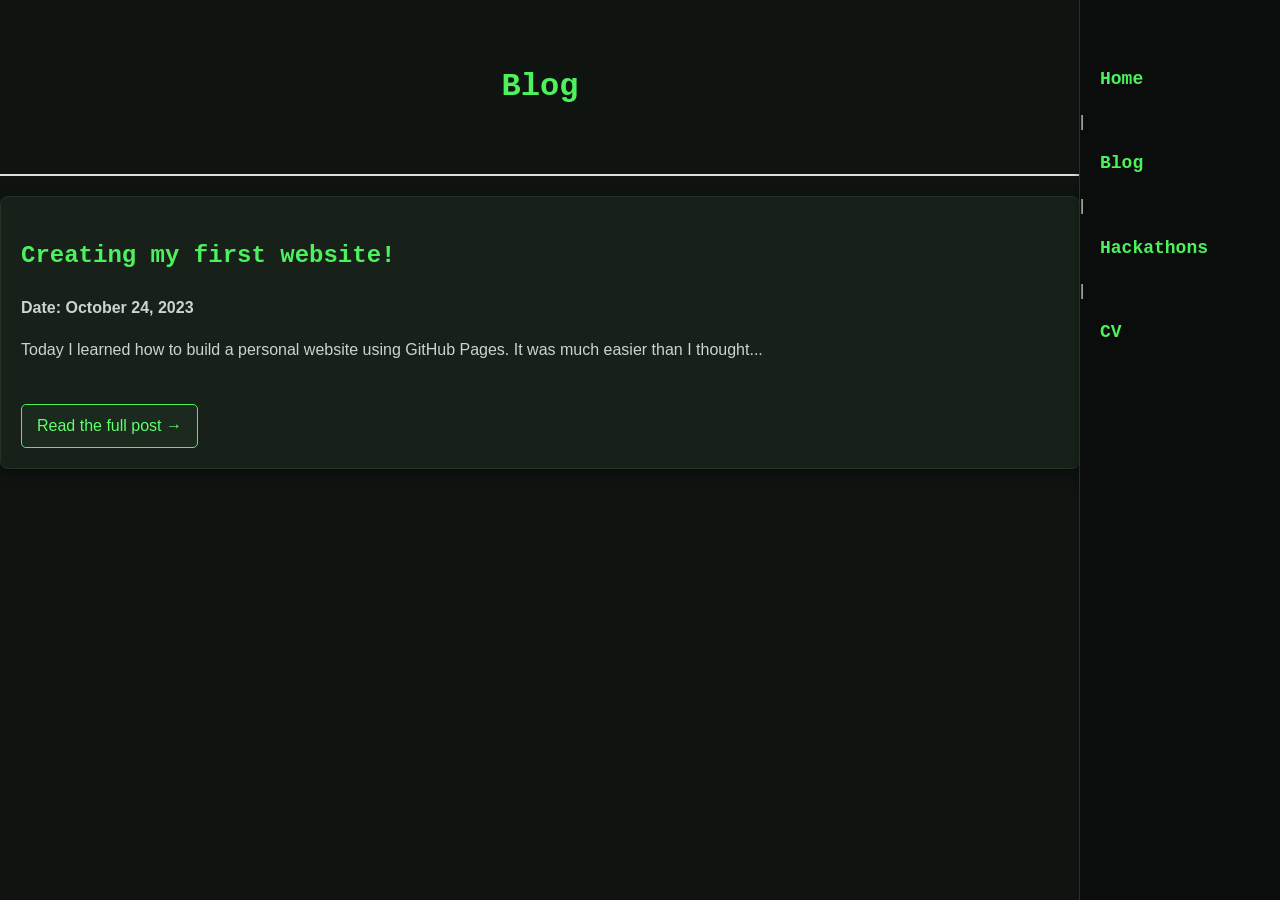
==== blog.html @ cb73ac83 "Add Hackathons link to navigation" ====
<!DOCTYPE html>
<html lang="en">
<head>
    <meta charset="UTF-8">
    <meta name="viewport" content="width=device-width, initial-scale=1.0">
    <title>My Blog</title>
    <link rel="stylesheet" href="style.css">
    
    <script data-goatcounter="https://victor-onofre.goatcounter.com/count"
        async src="//gc.zgo.at/count.js"></script>
</head>
<body>
    <header>
        <h1> Blog </h1>
    </header>

<nav>
        <a href="index.html">Home</a> | 
        <a href="blog.html">Blog</a> |
        <a href="hackathons.html">Hackathons</a> |
        <a href="cv.html">CV</a>
</nav>

<main>
        <!-- Blog Post Preview 1 -->
        <section>
            <h2>Creating my first website!</h2>
            <p><strong>Date: October 24, 2023</strong></p>
            <p>Today I learned how to build a personal website using GitHub Pages. It was much easier than I thought...</p>
            <br>
            <a href="posts/my-first-post.html">Read the full post →</a>
        </section>

 </main>
</body>
</html>
---- style.css ----
body {
    font-family: 'Segoe UI', Tahoma, Geneva, Verdana, sans-serif;
    line-height: 1.6;
    background-color: #f4f4f9;
    color: #333;
    margin: 0; 
    padding: 0;
    margin-right: 200px; /* Leaves 200px of space on the right for the menu */
}

header {
    text-align: center;
    padding: 40px 0;
    border-bottom: 2px solid #ddd;
}

h1 {
    color: #0056b3;
}

section {
    margin-top: 20px;
    background: white;
    padding: 20px;
    border-radius: 8px;
    box-shadow: 0 2px 5px rgba(0,0,0,0.1);
}

a {
    color: #0056b3;
    text-decoration: none;
}

a:hover {
    text-decoration: underline;
}

/* Navigation Menu Styles - Right Sidebar */
nav {
    position: fixed; /* Sticks the menu to the screen */
    top: 0; /* Starts at the very top */
    right: 0; /* Sticks to the right edge */
    width: 200px; /* Width of the sidebar */
    height: 100%; /* Stretches all the way down */
    background-color: #0056b3;
    display: flex;
    flex-direction: column; /* Stacks the links vertically */
    padding-top: 50px; /* Pushes the links down a bit from the top */
    box-shadow: -2px 0 5px rgba(0,0,0,0.2); /* Adds a nice shadow on the left edge */
}

nav a {
    color: white;
    font-weight: bold;
    padding: 15px 20px;
    text-decoration: none;
    display: block; /* Makes the whole row clickable */
    font-size: 18px;
}

nav a:hover {
    background-color: #003d82; /* Darkens the whole row when hovered */
    color: #ffd700;
}

/* Read More Button Style */
section a {
    background-color: #0056b3;
    color: white;
    padding: 8px 15px;
    border-radius: 5px;
    display: inline-block;
}

section a:hover {
    background-color: #003d82;
    text-decoration: none;
}

/* CV Page Styles */
.job {
    border-bottom: 1px solid #eee;
    padding-bottom: 15px;
    margin-bottom: 15px;
}

.job:last-child {
    border-bottom: none; /* Removes the line after the last job */
}

.job h3 {
    margin-bottom: 0;
    color: #333;
}

.job p {
    margin-top: 5px;
    color: #666;
}

/* Download PDF Button */
.download-btn {
    background-color: #28a745; /* Green color */
    color: white;
    padding: 10px 20px;
    border-radius: 5px;
    display: inline-block;
    font-weight: bold;
}

.download-btn:hover {
    background-color: #218838;
    text-decoration: none;
    color: white;
}

/* Mobile Phone Adjustments */
@media (max-width: 768px) {
    body {
        margin-right: 0; /* Removes the right space on mobile */
        margin-top: 60px; /* Leaves space at the top instead */
    }
    
    nav {
        width: 100%;
        height: auto;
        flex-direction: row; /* Puts links side-by-side again */
        justify-content: center;
        padding-top: 0;
        box-shadow: 0 2px 5px rgba(0,0,0,0.2); /* Shadow on the bottom */
    }
}
/* =========================================
   COLOR PALETTE 2.1: Eye-Friendly Hacker
   ========================================= */
body {
    background-color: #0f1411 !important; /* Deep, soft slate-green (easier on eyes than pure black) */
    color: #c8d6ce !important; /* Soft, highly readable light grey with a hint of green */
}

/* Headings */
h1, h2, h3 {
    color: #4df05d !important; /* Softened terminal green */
    font-family: 'Courier New', Courier, monospace !important; /* Typewriter font */
}

/* Content Boxes */
section {
    background-color: #18201a !important; /* Slightly lighter than the background to create depth */
    border-top: 5px solid #4df05d !important; 
    border: 1px solid #233326 !important; /* Subtle inner border */
    box-shadow: 0 4px 15px rgba(0, 0, 0, 0.4) !important; /* Soft dark shadow, removed the glowing shadow to reduce eye strain */
}

/* Text Links */
a {
    color: #5eff6b !important; /* Brighter green for clickable links */
}
a:hover {
    color: #ffffff !important; 
    text-shadow: 0 0 8px rgba(94, 255, 107, 0.6) !important; /* Subtle glow only when hovering */
}

/* Right Sidebar Menu */
nav {
    background-color: #0a0d0b !important; /* Very dark background for the menu to recede */
    border-left: 1px solid #233326 !important;
}
nav a { 
    color: #4df05d !important; 
    font-family: 'Courier New', Courier, monospace !important; 
}
nav a:hover {
    background-color: #4df05d !important; 
    color: #0a0d0b !important; /* Dark text on green background */
    text-decoration: none !important;
}

/* Buttons (Read more, Download CV) */
section a, .download-btn {
    background-color: #1b291f !important; /* Dark green button background */
    color: #5eff6b !important;
    border: 1px solid #4df05d !important;
}
section a:hover, .download-btn:hover {
    background-color: #4df05d !important; 
    color: #0f1411 !important; /* Dark text on hover */
    box-shadow: 0 0 10px rgba(77, 240, 93, 0.4) !important;
}

/* CV Page - Specific Skill Item Styling */
.cv-skill-item {
    margin-bottom: 15px;
}

.cv-skill-item h3 {
    margin-bottom: 5px;
    color: #4df05d; /* Or whatever your heading color is */
}

/* Special Class for Plain Text Links */
a.plain-link {
    color: inherit !important;
    text-shadow: none !important;
    background-color: transparent !important;
    font-weight: normal !important;
    text-decoration: underline !important;
    border: none !important;
    
    /* FIX FOR THE GAP: */
    padding: 0 !important; /* Removes the button cushion */
    margin: 0 !important; 
    display: inline !important; /* Forces it to act like normal text instead of a block */
}

a.plain-link:hover {
    color: inherit !important;
    text-shadow: none !important;
    background-color: transparent !important;
    text-decoration: none !important;
}

/* =========================================
   HACKATHON / CV TIMELINE LAYOUT
   ========================================= */

/* The container for each hackathon */
.hackathon-entry {
    border-left: 2px solid #4df05d; /* Terminal green line on the left */
    padding-left: 15px;
    margin-bottom: 35px;
}

/* Flexbox to put Title on the left, Date/Location on the right */
.hackathon-header {
    display: flex;
    justify-content: space-between;
    align-items: flex-start;
    flex-wrap: wrap; /* Ensures it doesn't break on small mobile screens */
}

/* Removes default spacing on the heading so it lines up nicely */
.hackathon-title-group h3 {
    margin-top: 0;
    margin-bottom: 5px;
    display: inline-block;
}

/* The highlighted award badge */
.award-badge {
    background-color: #4df05d; /* Solid green background */
    color: #0f1411; /* Dark text */
    padding: 3px 8px;
    font-family: 'Segoe UI', sans-serif; /* Cleaner font for the badge */
    font-size: 0.85em;
    font-weight: bold;
    margin-left: 10px;
    vertical-align: middle;
}

/* Date and Location styling */
.hackathon-meta {
    text-align: right;
    color: #88a090; /* Muted grey-green */
    font-size: 0.9em;
    font-style: italic;
    min-width: 150px; /* Keeps it neatly separated from the title */
    padding-right: 30px; /* <--- This adds the space on the right! */
}

/* Host/Organizer styling */
.hackathon-host {
    margin-top: 0;
    margin-bottom: 10px;
    color: #c8d6ce;
    font-weight: bold;
}
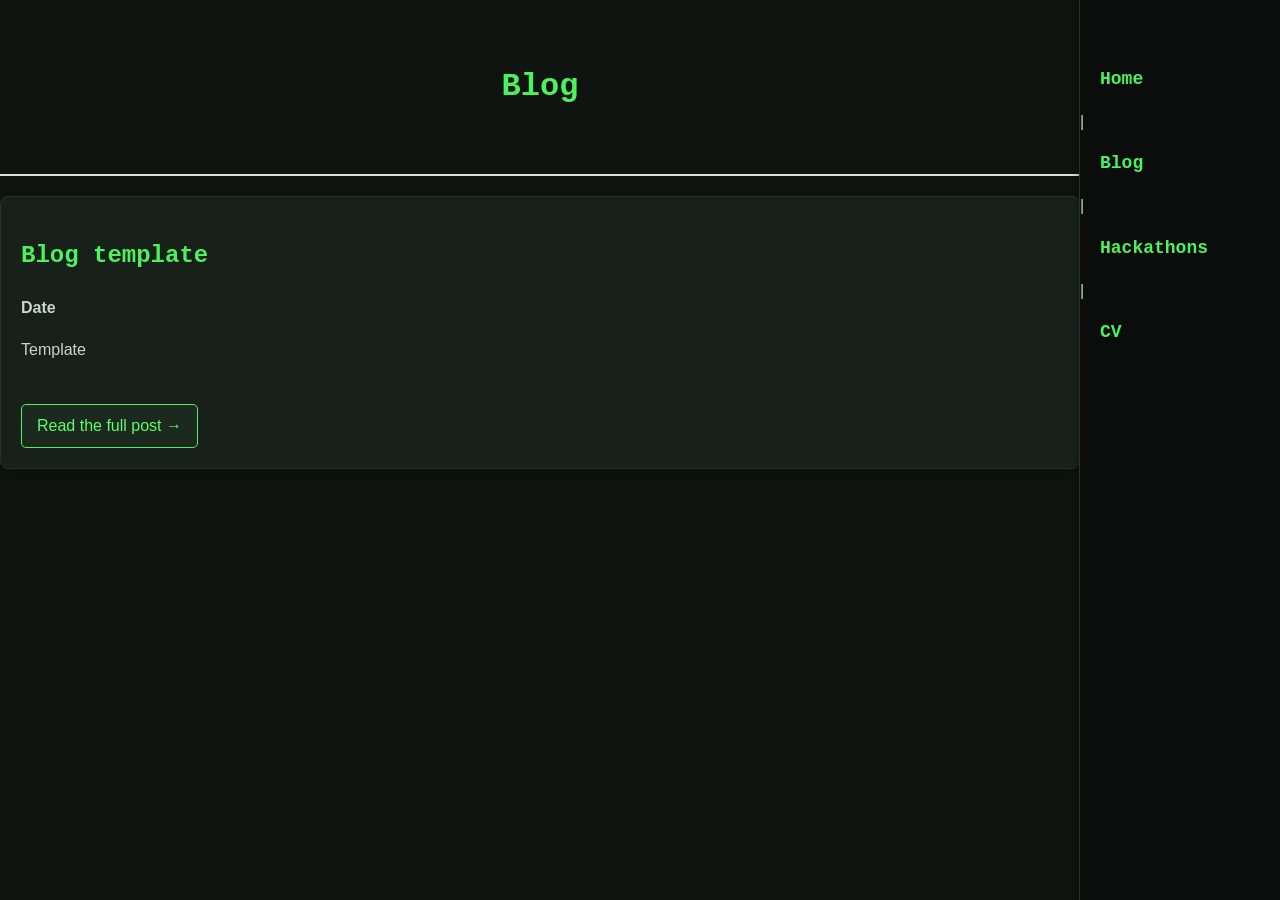
==== commit 5d79c5aa: "add template blog" ====
--- a/blog.html
+++ b/blog.html
@@ -24,9 +24,9 @@
 <main>
         <!-- Blog Post Preview 1 -->
         <section>
-            <h2>Creating my first website!</h2>
-            <p><strong>Date: October 24, 2023</strong></p>
-            <p>Today I learned how to build a personal website using GitHub Pages. It was much easier than I thought...</p>
+            <h2>Blog template</h2>
+            <p><strong>Date</strong></p>
+            <p>Template</p>
             <br>
             <a href="posts/my-first-post.html">Read the full post →</a>
         </section>
--- a/style.css
+++ b/style.css
@@ -229,6 +229,15 @@
     border-left: 2px solid #4df05d; /* Terminal green line on the left */
     padding-left: 15px;
     margin-bottom: 35px;
+    /* NEW: Spacing and horizontal separator */
+    padding-bottom: 30px; /* Space between the text and the bottom line */
+    margin-bottom: 30px; /* Space between the bottom line and the next hackathon */
+    border-bottom: 1px dashed rgba(77, 240, 93, 0.3); /* A faded, dashed terminal green line */
+}
+
+/* NEW: This removes the line from the very LAST hackathon so it looks clean at the bottom of the page */
+.hackathon-entry:last-child {
+    border-bottom: none;
 }
 
 /* Flexbox to put Title on the left, Date/Location on the right */
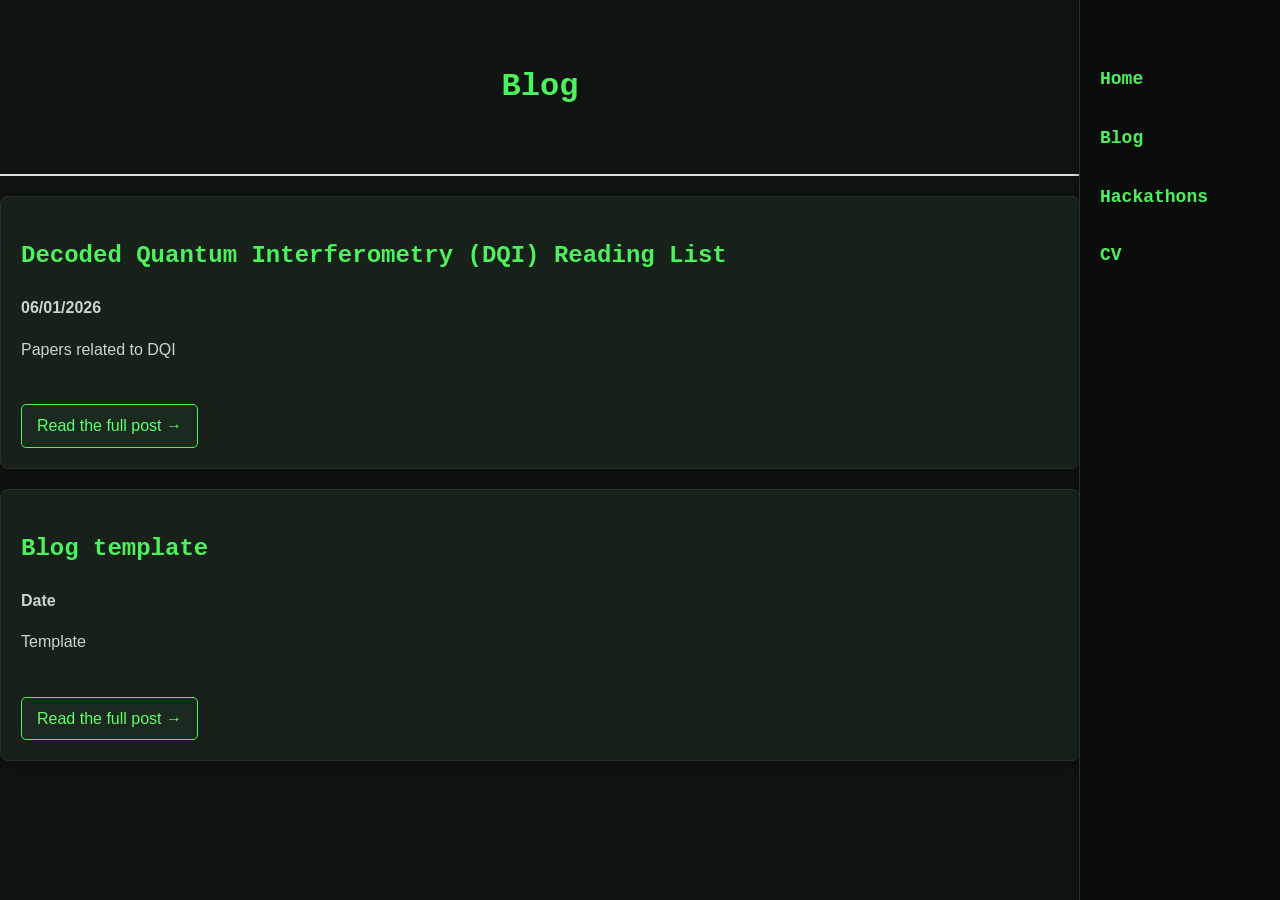
==== commit ed31fdf4: "add the blog post" ====
--- a/blog.html
+++ b/blog.html
@@ -15,13 +15,21 @@
     </header>
 
 <nav>
-        <a href="index.html">Home</a> | 
-        <a href="blog.html">Blog</a> |
-        <a href="hackathons.html">Hackathons</a> |
+        <a href="index.html">Home</a> 
+        <a href="blog.html">Blog</a> 
+        <a href="hackathons.html">Hackathons</a> 
         <a href="cv.html">CV</a>
 </nav>
 
 <main>
+            <!-- Blog Post Preview 2 -->
+    <section>
+            <h2>Decoded Quantum Interferometry (DQI) Reading List</h2>
+            <p><strong>06/01/2026</strong></p>
+            <p>Papers related to DQI</p>
+            <br>
+            <a href="posts/dqi_papers.html">Read the full post →</a>
+    </section>
         <!-- Blog Post Preview 1 -->
         <section>
             <h2>Blog template</h2>
--- a/style.css
+++ b/style.css
@@ -284,3 +284,66 @@
     color: #c8d6ce;
     font-weight: bold;
 }
+
+/* =========================================
+   FOOTER & DISCLAIMER
+   ========================================= */
+footer {
+    text-align: center;
+    margin-top: 50px;
+    padding: 20px;
+    border-top: 1px dashed rgba(77, 240, 93, 0.2); /* Faded green terminal line */
+    color: #6a8a77; /* Muted, dark grey-green so it doesn't distract */
+    font-size: 0.85em; /* Makes the text slightly smaller */
+    font-style: italic;
+    max-width: 800px; /* Keeps it aligned with your main text boxes */
+    margin-left: auto;
+    margin-right: auto;
+}
+
+/* =========================================
+   PAPER ENTRIES & COMMENTS STYLING
+   ========================================= */
+
+/* Adds a dashed line between papers, like the hackathons */
+.paper-entry {
+    padding-bottom: 25px;
+    margin-bottom: 25px;
+    border-bottom: 1px dashed rgba(77, 240, 93, 0.2);
+}
+
+.paper-entry:last-child {
+    border-bottom: none;
+}
+
+.paper-entry h3 {
+    margin-bottom: 10px;
+    color: #4df05d; 
+    font-size: 1.2em;
+}
+
+.paper-entry ul {
+    margin-top: 5px;
+    padding-left: 20px;
+}
+
+.paper-entry li {
+    margin-bottom: 8px; /* Adds breathing room between bullet points */
+}
+
+/* Styling for your personal comments */
+.victor-comment {
+    background-color: #0a0d0b; /* Very dark background to contrast */
+    border-left: 4px solid #4df05d; /* Thick green line on the left */
+    padding: 12px 15px;
+    margin-top: 15px;
+    font-style: italic;
+    color: #a3c2b0; /* Slightly lighter green text */
+    font-size: 0.95em;
+    border-radius: 0 4px 4px 0;
+}
+
+.victor-comment strong {
+    color: #4df05d; /* Highlights "Victor Comment:" in bright green */
+    font-style: normal;
+}
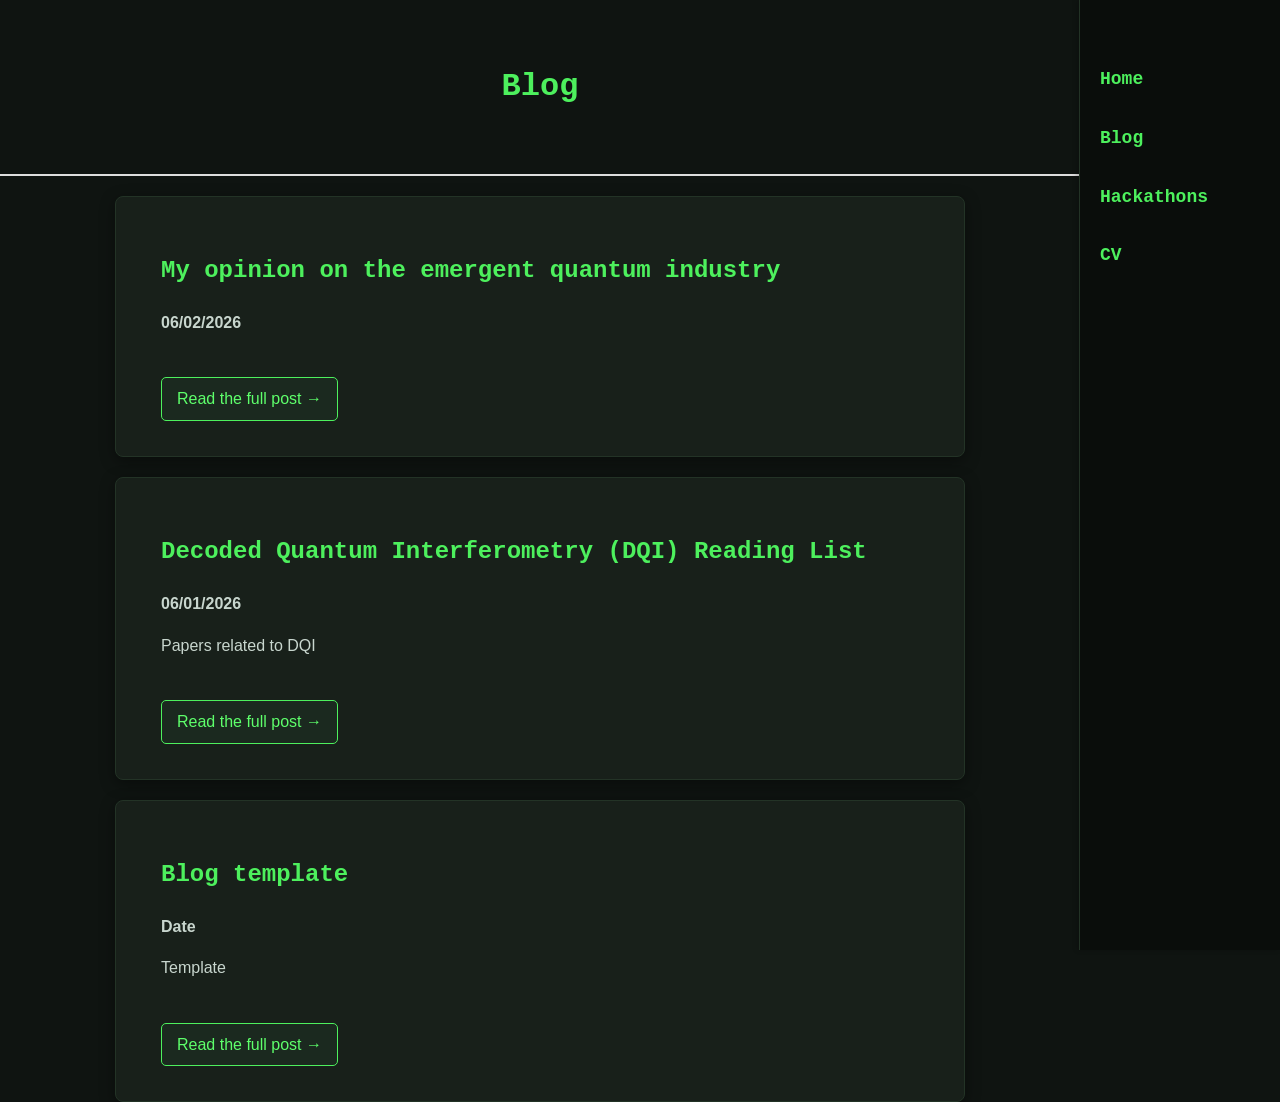
==== commit 58fbfb10: "add new blog" ====
--- a/blog.html
+++ b/blog.html
@@ -22,6 +22,14 @@
 </nav>
 
 <main>
+
+    <!-- Blog Post Preview 3 -->
+    <section>
+            <h2>My opinion on the emergent quantum industry</h2>
+            <p><strong>06/02/2026</strong></p>
+            <br>
+            <a href="posts/dqi_papers.html">Read the full post →</a>
+    </section>
             <!-- Blog Post Preview 2 -->
     <section>
             <h2>Decoded Quantum Interferometry (DQI) Reading List</h2>
--- a/style.css
+++ b/style.css
@@ -306,29 +306,35 @@
    ========================================= */
 
 /* Adds a dashed line between papers, like the hackathons */
+/* Card Layout for Papers */
 .paper-entry {
-    padding-bottom: 25px;
-    margin-bottom: 25px;
-    border-bottom: 1px dashed rgba(77, 240, 93, 0.2);
-}
-
-.paper-entry:last-child {
-    border-bottom: none;
-}
-
+    background-color: #121814; /* A slightly darker/different shade than the main background */
+    border: 1px solid #233326; /* Subtle border around the whole card */
+    border-left: 3px solid #4df05d; /* Green accent line on the left */
+    padding: 20px 25px; /* Space inside the card */
+    margin-bottom: 30px; /* Space between cards */
+    border-radius: 6px; /* Slightly rounded corners */
+    box-shadow: 0 4px 6px rgba(0,0,0,0.2); /* Soft shadow for depth */
+}
+
+/* We don't need the dashed line anymore if we use cards, so delete .paper-entry:last-child */
 .paper-entry h3 {
     margin-bottom: 10px;
     color: #4df05d; 
     font-size: 1.2em;
 }
 
+/* Make bullet points easier to digest */
 .paper-entry ul {
-    margin-top: 5px;
-    padding-left: 20px;
+    margin-top: 10px;
+    padding-left: 25px;
 }
 
 .paper-entry li {
-    margin-bottom: 8px; /* Adds breathing room between bullet points */
+    margin-bottom: 14px; /* More space between bullets */
+    line-height: 1.7; /* Taller line height for wrapped text */
+    font-size: 1.05em; /* Slightly larger, more readable text */
+    color: #d1e0d7; /* Slightly brighter text color to pop off the dark background */
 }
 
 /* Styling for your personal comments */
@@ -346,4 +352,21 @@
 .victor-comment strong {
     color: #4df05d; /* Highlights "Victor Comment:" in bright green */
     font-style: normal;
+}
+
+/* Constrain text width for optimal reading */
+main {
+    max-width: 850px !important; /* Forces the box to stop growing on wide screens */
+    margin: 0 auto !important; /* Centers the box on the screen */
+}
+
+/* Add padding inside the section so text doesn't touch the borders */
+section {
+    padding: 35px 45px !important;
+}
+
+/* Fix the "Back to posts" link alignment */
+main > p > a {
+    display: inline-block;
+    margin-bottom: 20px;
 }
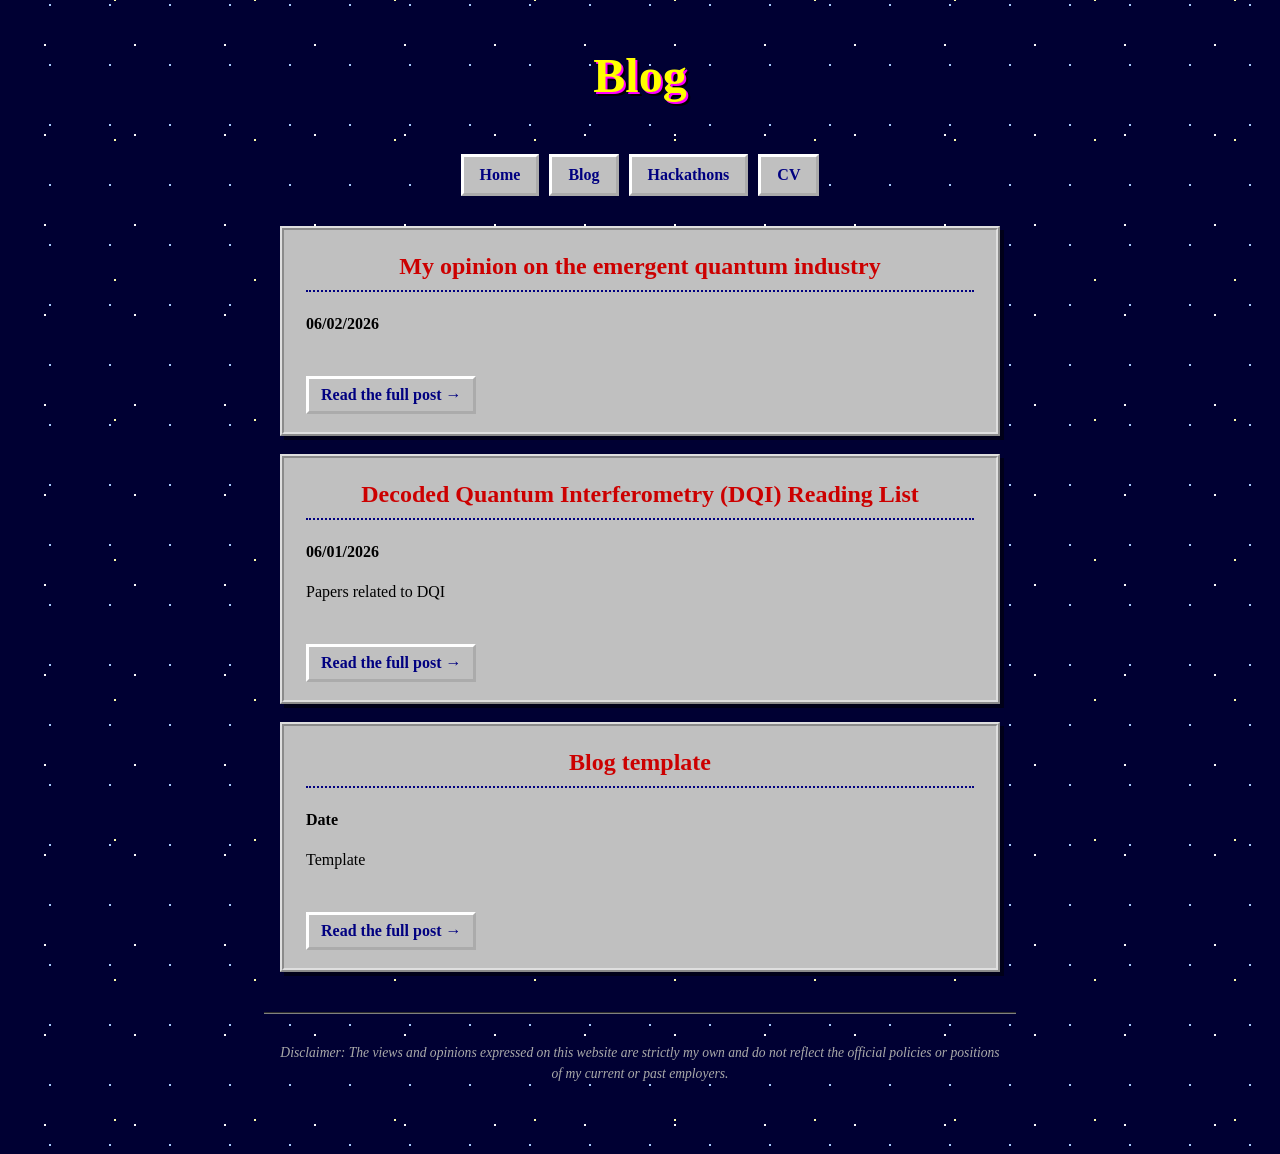
==== commit 4296a888: "update bio" ====
--- a/blog.html
+++ b/blog.html
@@ -28,7 +28,7 @@
             <h2>My opinion on the emergent quantum industry</h2>
             <p><strong>06/02/2026</strong></p>
             <br>
-            <a href="posts/dqi_papers.html">Read the full post →</a>
+            <a href="posts/quantum_industry.html">Read the full post →</a>
     </section>
             <!-- Blog Post Preview 2 -->
     <section>
@@ -46,7 +46,10 @@
             <br>
             <a href="posts/my-first-post.html">Read the full post →</a>
         </section>
-
  </main>
+       <!-- Footer Section -->
+    <footer>
+        <p>Disclaimer: The views and opinions expressed on this website are strictly my own and do not reflect the official policies or positions of my current or past employers.</p>
+    </footer>
 </body>
 </html>
--- a/style.css
+++ b/style.css
@@ -1,372 +1,383 @@
+/* =========================================================
+   VICTOR ONOFRE — GEOCITIES / 90s PERSONAL HOMEPAGE THEME
+   Pure CSS. Works with the existing HTML on every page.
+   ========================================================= */
+
+/* ---- Starfield background (no image asset needed) ---- */
 body {
-    font-family: 'Segoe UI', Tahoma, Geneva, Verdana, sans-serif;
-    line-height: 1.6;
-    background-color: #f4f4f9;
-    color: #333;
-    margin: 0; 
-    padding: 0;
-    margin-right: 200px; /* Leaves 200px of space on the right for the menu */
-}
-
+    font-family: 'Times New Roman', Times, serif;
+    font-size: 16px;
+    line-height: 1.5;
+    color: #ffffff;
+    margin: 0;
+    padding: 20px 0 40px;
+
+    background-color: #000033; /* deep space navy */
+    background-image:
+        radial-gradient(#ffffff 1px, transparent 1px),
+        radial-gradient(#ffffaa 1px, transparent 1px),
+        radial-gradient(#aaccff 1px, transparent 1px);
+    background-size: 90px 90px, 140px 140px, 60px 60px;
+    background-position: 0 0, 45px 70px, 20px 35px;
+}
+
+/* ---- Header: big centered title ---- */
 header {
     text-align: center;
-    padding: 40px 0;
-    border-bottom: 2px solid #ddd;
+    padding: 10px 0 20px;
+    border: none;
 }
 
 h1 {
-    color: #0056b3;
-}
-
-section {
-    margin-top: 20px;
-    background: white;
-    padding: 20px;
-    border-radius: 8px;
-    box-shadow: 0 2px 5px rgba(0,0,0,0.1);
-}
-
+    font-family: 'Comic Sans MS', 'Times New Roman', cursive;
+    font-size: 48px;
+    color: #ffff00; /* bright yellow */
+    text-shadow: 2px 2px 0 #ff00ff, 4px 4px 0 #000000; /* magenta + drop shadow */
+    margin: 10px 0;
+}
+
+header p {
+    color: #00ffff;
+    font-weight: bold;
+    font-size: 18px;
+}
+
+/* ---- Main column: classic centered fixed width ---- */
+main {
+    max-width: 720px;
+    margin: 0 auto;
+}
+
+/* ---- Content boxes as beveled "silver" panels ---- */
+section,
+.hackathon-entry {
+    max-width: 720px;
+    margin: 18px auto;
+    padding: 18px 22px;
+    background-color: #c0c0c0; /* Windows 95 silver */
+    color: #000000;
+    border: 4px ridge #dfdfdf; /* beveled outset look */
+    border-radius: 0;
+    box-shadow: 4px 4px 0 rgba(0, 0, 0, 0.5);
+}
+
+section p,
+.hackathon-entry p {
+    color: #000000;
+}
+
+/* ---- Headings inside content ---- */
+h2 {
+    font-family: 'Comic Sans MS', 'Times New Roman', cursive;
+    color: #cc0000;
+    text-align: center;
+    border-bottom: 2px dotted #000080;
+    padding-bottom: 6px;
+    margin-top: 0;
+}
+
+h3 {
+    font-family: 'Times New Roman', Times, serif;
+    color: #000080;
+}
+
+/* ---- Links: the iconic 90s blue / purple underlined ---- */
 a {
-    color: #0056b3;
+    color: #0000ee;
+    text-decoration: underline;
+}
+
+a:visited {
+    color: #551a8b;
+}
+
+a:hover {
+    color: #ff0000;
+    background-color: #ffff00;
+}
+
+/* ---- Navigation: horizontal row of beveled buttons ---- */
+nav {
+    position: static;       /* kill the old fixed sidebar */
+    width: auto;
+    height: auto;
+    box-shadow: none;
+    background: transparent;
+    text-align: center;
+    margin: 0 auto 10px;
+    padding: 8px 0;
+}
+
+nav a {
+    display: inline-block;
+    margin: 4px 3px;
+    padding: 6px 16px;
+    color: #000080;
+    font-family: 'Times New Roman', Times, serif;
+    font-weight: bold;
+    font-size: 16px;
     text-decoration: none;
-}
-
-a:hover {
-    text-decoration: underline;
-}
-
-/* Navigation Menu Styles - Right Sidebar */
-nav {
-    position: fixed; /* Sticks the menu to the screen */
-    top: 0; /* Starts at the very top */
-    right: 0; /* Sticks to the right edge */
-    width: 200px; /* Width of the sidebar */
-    height: 100%; /* Stretches all the way down */
-    background-color: #0056b3;
-    display: flex;
-    flex-direction: column; /* Stacks the links vertically */
-    padding-top: 50px; /* Pushes the links down a bit from the top */
-    box-shadow: -2px 0 5px rgba(0,0,0,0.2); /* Adds a nice shadow on the left edge */
-}
-
-nav a {
-    color: white;
-    font-weight: bold;
-    padding: 15px 20px;
+    background-color: #c0c0c0;
+    border: 3px outset #ffffff; /* classic raised button */
+}
+
+nav a:hover {
+    color: #cc0000;
+    background-color: #d8d8d8;
+    border-style: inset; /* "pressed" on hover */
+}
+
+/* ---- "Read more" / button-style links inside sections ---- */
+section a,
+.download-btn {
+    display: inline-block;
+    padding: 4px 12px;
+    background-color: #c0c0c0;
+    color: #000080;
+    border: 3px outset #ffffff;
     text-decoration: none;
-    display: block; /* Makes the whole row clickable */
-    font-size: 18px;
-}
-
-nav a:hover {
-    background-color: #003d82; /* Darkens the whole row when hovered */
-    color: #ffd700;
-}
-
-/* Read More Button Style */
-section a {
-    background-color: #0056b3;
-    color: white;
-    padding: 8px 15px;
-    border-radius: 5px;
+    font-weight: bold;
+}
+
+section a:hover,
+.download-btn:hover {
+    border-style: inset;
+    color: #cc0000;
+    background-color: #d8d8d8;
+}
+
+/* Back-to-posts link at top of a post */
+main > p > a {
     display: inline-block;
-}
-
-section a:hover {
-    background-color: #003d82;
-    text-decoration: none;
-}
-
-/* CV Page Styles */
+    margin-bottom: 20px;
+}
+
+/* ---- Horizontal rules ---- */
+hr {
+    border: none;
+    border-top: 3px ridge #808080;
+    margin: 16px 0;
+}
+
+/* ---- CV page ---- */
 .job {
-    border-bottom: 1px solid #eee;
-    padding-bottom: 15px;
-    margin-bottom: 15px;
+    border-bottom: 2px dashed #000080;
+    padding-bottom: 12px;
+    margin-bottom: 12px;
 }
 
 .job:last-child {
-    border-bottom: none; /* Removes the line after the last job */
+    border-bottom: none;
 }
 
 .job h3 {
     margin-bottom: 0;
-    color: #333;
+    color: #000080;
 }
 
 .job p {
-    margin-top: 5px;
-    color: #666;
-}
-
-/* Download PDF Button */
-.download-btn {
-    background-color: #28a745; /* Green color */
-    color: white;
-    padding: 10px 20px;
-    border-radius: 5px;
-    display: inline-block;
-    font-weight: bold;
-}
-
-.download-btn:hover {
-    background-color: #218838;
-    text-decoration: none;
-    color: white;
-}
-
-/* Mobile Phone Adjustments */
-@media (max-width: 768px) {
-    body {
-        margin-right: 0; /* Removes the right space on mobile */
-        margin-top: 60px; /* Leaves space at the top instead */
-    }
-    
-    nav {
-        width: 100%;
-        height: auto;
-        flex-direction: row; /* Puts links side-by-side again */
-        justify-content: center;
-        padding-top: 0;
-        box-shadow: 0 2px 5px rgba(0,0,0,0.2); /* Shadow on the bottom */
-    }
-}
-/* =========================================
-   COLOR PALETTE 2.1: Eye-Friendly Hacker
-   ========================================= */
-body {
-    background-color: #0f1411 !important; /* Deep, soft slate-green (easier on eyes than pure black) */
-    color: #c8d6ce !important; /* Soft, highly readable light grey with a hint of green */
-}
-
-/* Headings */
-h1, h2, h3 {
-    color: #4df05d !important; /* Softened terminal green */
-    font-family: 'Courier New', Courier, monospace !important; /* Typewriter font */
-}
-
-/* Content Boxes */
-section {
-    background-color: #18201a !important; /* Slightly lighter than the background to create depth */
-    border-top: 5px solid #4df05d !important; 
-    border: 1px solid #233326 !important; /* Subtle inner border */
-    box-shadow: 0 4px 15px rgba(0, 0, 0, 0.4) !important; /* Soft dark shadow, removed the glowing shadow to reduce eye strain */
-}
-
-/* Text Links */
-a {
-    color: #5eff6b !important; /* Brighter green for clickable links */
-}
-a:hover {
-    color: #ffffff !important; 
-    text-shadow: 0 0 8px rgba(94, 255, 107, 0.6) !important; /* Subtle glow only when hovering */
-}
-
-/* Right Sidebar Menu */
-nav {
-    background-color: #0a0d0b !important; /* Very dark background for the menu to recede */
-    border-left: 1px solid #233326 !important;
-}
-nav a { 
-    color: #4df05d !important; 
-    font-family: 'Courier New', Courier, monospace !important; 
-}
-nav a:hover {
-    background-color: #4df05d !important; 
-    color: #0a0d0b !important; /* Dark text on green background */
-    text-decoration: none !important;
-}
-
-/* Buttons (Read more, Download CV) */
-section a, .download-btn {
-    background-color: #1b291f !important; /* Dark green button background */
-    color: #5eff6b !important;
-    border: 1px solid #4df05d !important;
-}
-section a:hover, .download-btn:hover {
-    background-color: #4df05d !important; 
-    color: #0f1411 !important; /* Dark text on hover */
-    box-shadow: 0 0 10px rgba(77, 240, 93, 0.4) !important;
-}
-
-/* CV Page - Specific Skill Item Styling */
+    margin-top: 4px;
+    color: #333333;
+}
+
 .cv-skill-item {
-    margin-bottom: 15px;
+    margin-bottom: 12px;
 }
 
 .cv-skill-item h3 {
-    margin-bottom: 5px;
-    color: #4df05d; /* Or whatever your heading color is */
-}
-
-/* Special Class for Plain Text Links */
-a.plain-link {
-    color: inherit !important;
-    text-shadow: none !important;
-    background-color: transparent !important;
-    font-weight: normal !important;
-    text-decoration: underline !important;
-    border: none !important;
-    
-    /* FIX FOR THE GAP: */
-    padding: 0 !important; /* Removes the button cushion */
-    margin: 0 !important; 
-    display: inline !important; /* Forces it to act like normal text instead of a block */
-}
-
-a.plain-link:hover {
-    color: inherit !important;
-    text-shadow: none !important;
-    background-color: transparent !important;
-    text-decoration: none !important;
-}
-
-/* =========================================
-   HACKATHON / CV TIMELINE LAYOUT
-   ========================================= */
-
-/* The container for each hackathon */
-.hackathon-entry {
-    border-left: 2px solid #4df05d; /* Terminal green line on the left */
-    padding-left: 15px;
-    margin-bottom: 35px;
-    /* NEW: Spacing and horizontal separator */
-    padding-bottom: 30px; /* Space between the text and the bottom line */
-    margin-bottom: 30px; /* Space between the bottom line and the next hackathon */
-    border-bottom: 1px dashed rgba(77, 240, 93, 0.3); /* A faded, dashed terminal green line */
-}
-
-/* NEW: This removes the line from the very LAST hackathon so it looks clean at the bottom of the page */
-.hackathon-entry:last-child {
-    border-bottom: none;
-}
-
-/* Flexbox to put Title on the left, Date/Location on the right */
+    margin-bottom: 4px;
+    color: #000080;
+}
+
+/* ---- Hackathon timeline entries ---- */
 .hackathon-header {
     display: flex;
     justify-content: space-between;
     align-items: flex-start;
-    flex-wrap: wrap; /* Ensures it doesn't break on small mobile screens */
-}
-
-/* Removes default spacing on the heading so it lines up nicely */
+    flex-wrap: wrap;
+}
+
 .hackathon-title-group h3 {
     margin-top: 0;
     margin-bottom: 5px;
     display: inline-block;
-}
-
-/* The highlighted award badge */
+    color: #000080;
+}
+
 .award-badge {
-    background-color: #4df05d; /* Solid green background */
-    color: #0f1411; /* Dark text */
-    padding: 3px 8px;
-    font-family: 'Segoe UI', sans-serif; /* Cleaner font for the badge */
-    font-size: 0.85em;
+    background-color: #ffff00;
+    color: #cc0000;
+    padding: 2px 8px;
+    border: 2px outset #ffffff;
+    font-family: 'Comic Sans MS', sans-serif;
+    font-size: 0.8em;
     font-weight: bold;
     margin-left: 10px;
     vertical-align: middle;
 }
 
-/* Date and Location styling */
 .hackathon-meta {
     text-align: right;
-    color: #88a090; /* Muted grey-green */
+    color: #333333;
     font-size: 0.9em;
     font-style: italic;
-    min-width: 150px; /* Keeps it neatly separated from the title */
-    padding-right: 30px; /* <--- This adds the space on the right! */
-}
-
-/* Host/Organizer styling */
+    min-width: 150px;
+}
+
 .hackathon-host {
     margin-top: 0;
     margin-bottom: 10px;
-    color: #c8d6ce;
-    font-weight: bold;
-}
-
-/* =========================================
-   FOOTER & DISCLAIMER
-   ========================================= */
-footer {
-    text-align: center;
-    margin-top: 50px;
-    padding: 20px;
-    border-top: 1px dashed rgba(77, 240, 93, 0.2); /* Faded green terminal line */
-    color: #6a8a77; /* Muted, dark grey-green so it doesn't distract */
-    font-size: 0.85em; /* Makes the text slightly smaller */
-    font-style: italic;
-    max-width: 800px; /* Keeps it aligned with your main text boxes */
-    margin-left: auto;
-    margin-right: auto;
-}
-
-/* =========================================
-   PAPER ENTRIES & COMMENTS STYLING
-   ========================================= */
-
-/* Adds a dashed line between papers, like the hackathons */
-/* Card Layout for Papers */
+    color: #000000;
+    font-weight: bold;
+}
+
+/* ---- Paper reading-list cards (blog posts) ---- */
 .paper-entry {
-    background-color: #121814; /* A slightly darker/different shade than the main background */
-    border: 1px solid #233326; /* Subtle border around the whole card */
-    border-left: 3px solid #4df05d; /* Green accent line on the left */
-    padding: 20px 25px; /* Space inside the card */
-    margin-bottom: 30px; /* Space between cards */
-    border-radius: 6px; /* Slightly rounded corners */
-    box-shadow: 0 4px 6px rgba(0,0,0,0.2); /* Soft shadow for depth */
-}
-
-/* We don't need the dashed line anymore if we use cards, so delete .paper-entry:last-child */
+    background-color: #ffffcc; /* legal-pad yellow "note paper" */
+    color: #000000;
+    border: 3px ridge #dfdf9f;
+    border-left: 6px solid #cc0000;
+    padding: 16px 22px;
+    margin-bottom: 24px;
+    box-shadow: 4px 4px 0 rgba(0, 0, 0, 0.4);
+}
+
 .paper-entry h3 {
     margin-bottom: 10px;
-    color: #4df05d; 
+    color: #cc0000;
     font-size: 1.2em;
 }
 
-/* Make bullet points easier to digest */
 .paper-entry ul {
     margin-top: 10px;
     padding-left: 25px;
 }
 
 .paper-entry li {
-    margin-bottom: 14px; /* More space between bullets */
-    line-height: 1.7; /* Taller line height for wrapped text */
-    font-size: 1.05em; /* Slightly larger, more readable text */
-    color: #d1e0d7; /* Slightly brighter text color to pop off the dark background */
-}
-
-/* Styling for your personal comments */
+    margin-bottom: 12px;
+    line-height: 1.6;
+    color: #000000;
+}
+
+/* ---- Victor's personal comment callouts ---- */
 .victor-comment {
-    background-color: #0a0d0b; /* Very dark background to contrast */
-    border-left: 4px solid #4df05d; /* Thick green line on the left */
+    background-color: #ffffaa; /* sticky-note yellow */
+    border: 2px dashed #cc0000;
+    border-left: 6px solid #cc0000;
     padding: 12px 15px;
     margin-top: 15px;
     font-style: italic;
-    color: #a3c2b0; /* Slightly lighter green text */
-    font-size: 0.95em;
-    border-radius: 0 4px 4px 0;
+    color: #333333;
 }
 
 .victor-comment strong {
-    color: #4df05d; /* Highlights "Victor Comment:" in bright green */
+    color: #cc0000;
     font-style: normal;
 }
 
-/* Constrain text width for optimal reading */
-main {
-    max-width: 850px !important; /* Forces the box to stop growing on wide screens */
-    margin: 0 auto !important; /* Centers the box on the screen */
-}
-
-/* Add padding inside the section so text doesn't touch the borders */
-section {
-    padding: 35px 45px !important;
-}
-
-/* Fix the "Back to posts" link alignment */
-main > p > a {
-    display: inline-block;
-    margin-bottom: 20px;
-}+/* ---- Plain inline link (overrides the button styling) ---- */
+a.plain-link {
+    display: inline;
+    padding: 0;
+    margin: 0;
+    background: transparent;
+    border: none;
+    color: #0000ee;
+    font-weight: normal;
+    text-decoration: underline;
+}
+
+a.plain-link:visited {
+    color: #551a8b;
+}
+
+a.plain-link:hover {
+    color: #ff0000;
+    background-color: #ffff00;
+}
+
+/* ---- "Under Construction" barricade banner ---- */
+.under-construction {
+    display: flex;
+    justify-content: center;
+    max-width: 720px;
+    margin: 0 auto 18px;
+    padding: 10px;
+    font-family: 'Comic Sans MS', 'Times New Roman', cursive;
+    font-weight: bold;
+    font-size: 18px;
+    color: #000000;
+    background: repeating-linear-gradient(
+        45deg,
+        #ffcc00,
+        #ffcc00 18px,
+        #000000 18px,
+        #000000 36px
+    );
+    background-size: 51px 51px; /* sqrt(2) * 36px, so the loop is seamless */
+    border: 4px ridge #ffcc00;
+    animation: barricade-slide 2s linear infinite;
+}
+
+/* Stripes drift like a moving construction conveyor */
+@keyframes barricade-slide {
+    to {
+        background-position: 51px 0;
+    }
+}
+
+.under-construction > span {
+    padding: 6px 14px;
+    background-color: #ffcc00;
+    border: 2px solid #000000;
+}
+
+/* ---- Hit counter (odometer look) ---- */
+.visitor-counter {
+    max-width: 720px;
+    margin: 24px auto 0;
+    text-align: center;
+    color: #00ffff;
+    font-family: 'Courier New', Courier, monospace;
+    font-weight: bold;
+}
+
+.visitor-counter p {
+    margin: 0 0 8px;
+}
+
+.visitor-counter img {
+    background-color: #000000;
+    border: 3px inset #888888;
+    padding: 4px 6px;
+    vertical-align: middle;
+}
+
+/* ---- Footer / disclaimer ---- */
+footer {
+    text-align: center;
+    margin: 40px auto 0;
+    padding: 16px;
+    max-width: 720px;
+    color: #aaaaaa;
+    font-size: 0.85em;
+    font-style: italic;
+    border-top: 2px groove #808080;
+}
+
+/* ---- Mobile: stack the buttons, keep it readable ---- */
+@media (max-width: 768px) {
+    body {
+        padding: 10px 0 30px;
+    }
+
+    h1 {
+        font-size: 34px;
+    }
+
+    section,
+    .hackathon-entry,
+    main {
+        max-width: 92%;
+    }
+}
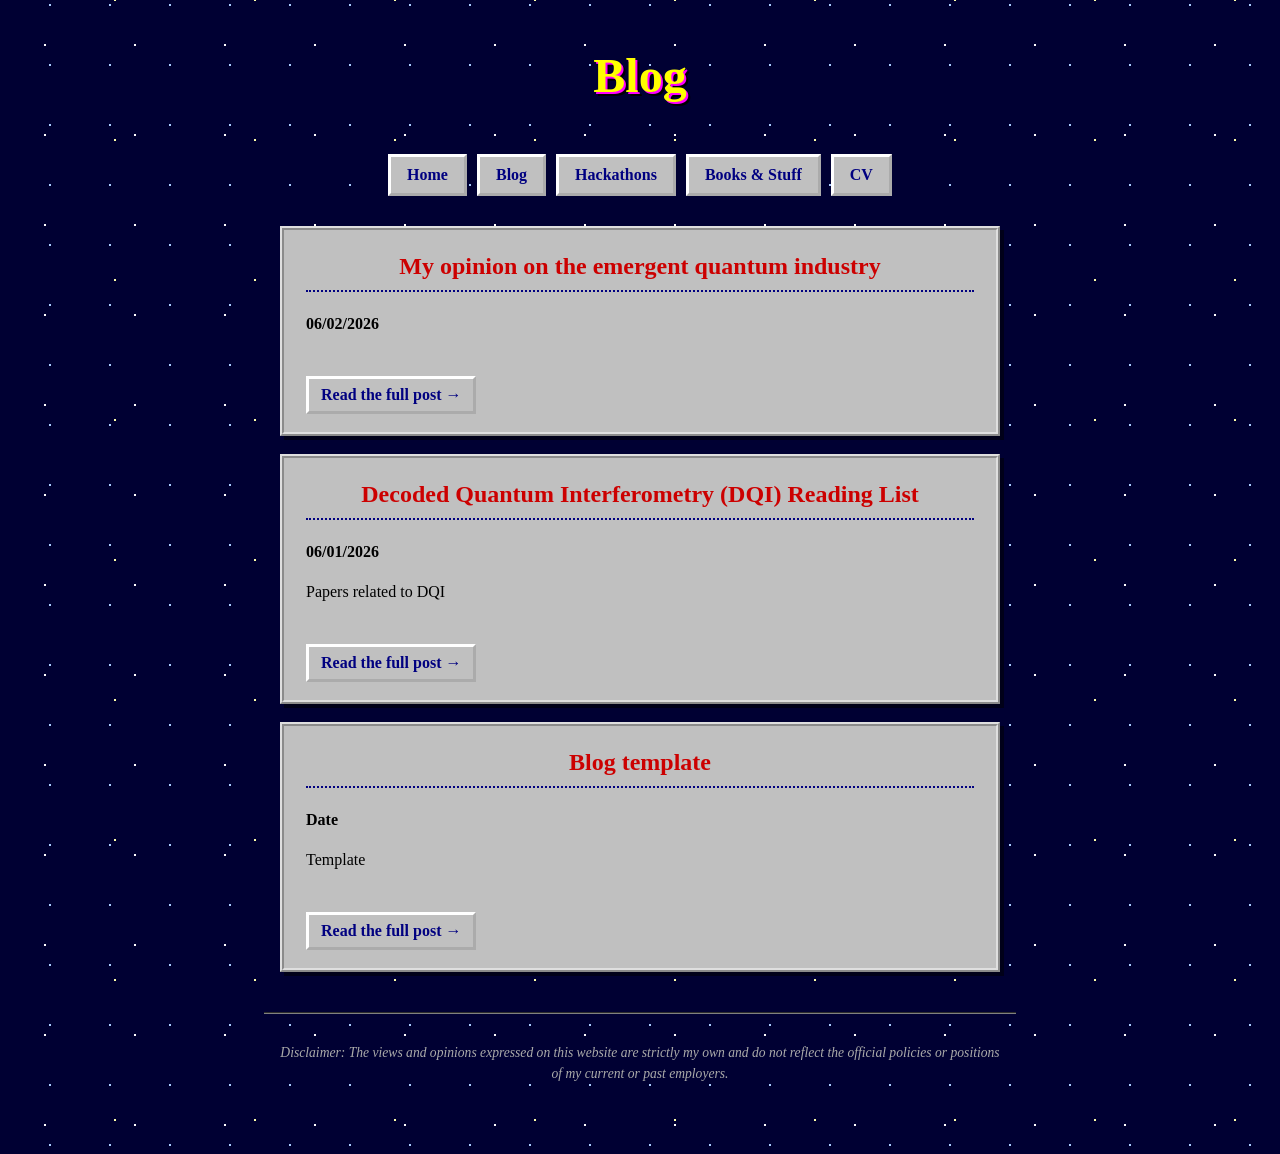
==== commit 2758551f: "new books page" ====
--- a/blog.html
+++ b/blog.html
@@ -17,7 +17,8 @@
 <nav>
         <a href="index.html">Home</a> 
         <a href="blog.html">Blog</a> 
-        <a href="hackathons.html">Hackathons</a> 
+        <a href="hackathons.html">Hackathons</a>
+        <a href="books.html">Books & Stuff</a>
         <a href="cv.html">CV</a>
 </nav>
 
--- a/style.css
+++ b/style.css
@@ -275,6 +275,37 @@
     font-style: normal;
 }
 
+/* ---- Book opinion cards ---- */
+.book-entry {
+    background-color: #fff0f5; /* soft "paperback" pink-white */
+    color: #000000;
+    border: 3px ridge #dfb0c0;
+    border-left: 6px solid #cc0000;
+    padding: 16px 22px;
+    margin-bottom: 24px;
+    box-shadow: 4px 4px 0 rgba(0, 0, 0, 0.4);
+}
+
+.book-entry h3 {
+    margin-top: 0;
+    margin-bottom: 6px;
+    color: #cc0000;
+    font-size: 1.2em;
+}
+
+.book-meta {
+    margin-top: 0;
+    margin-bottom: 10px;
+    color: #333333;
+    font-style: italic;
+}
+
+.book-rating {
+    color: #cc8800;
+    font-style: normal;
+    letter-spacing: 2px;
+}
+
 /* ---- Plain inline link (overrides the button styling) ---- */
 a.plain-link {
     display: inline;
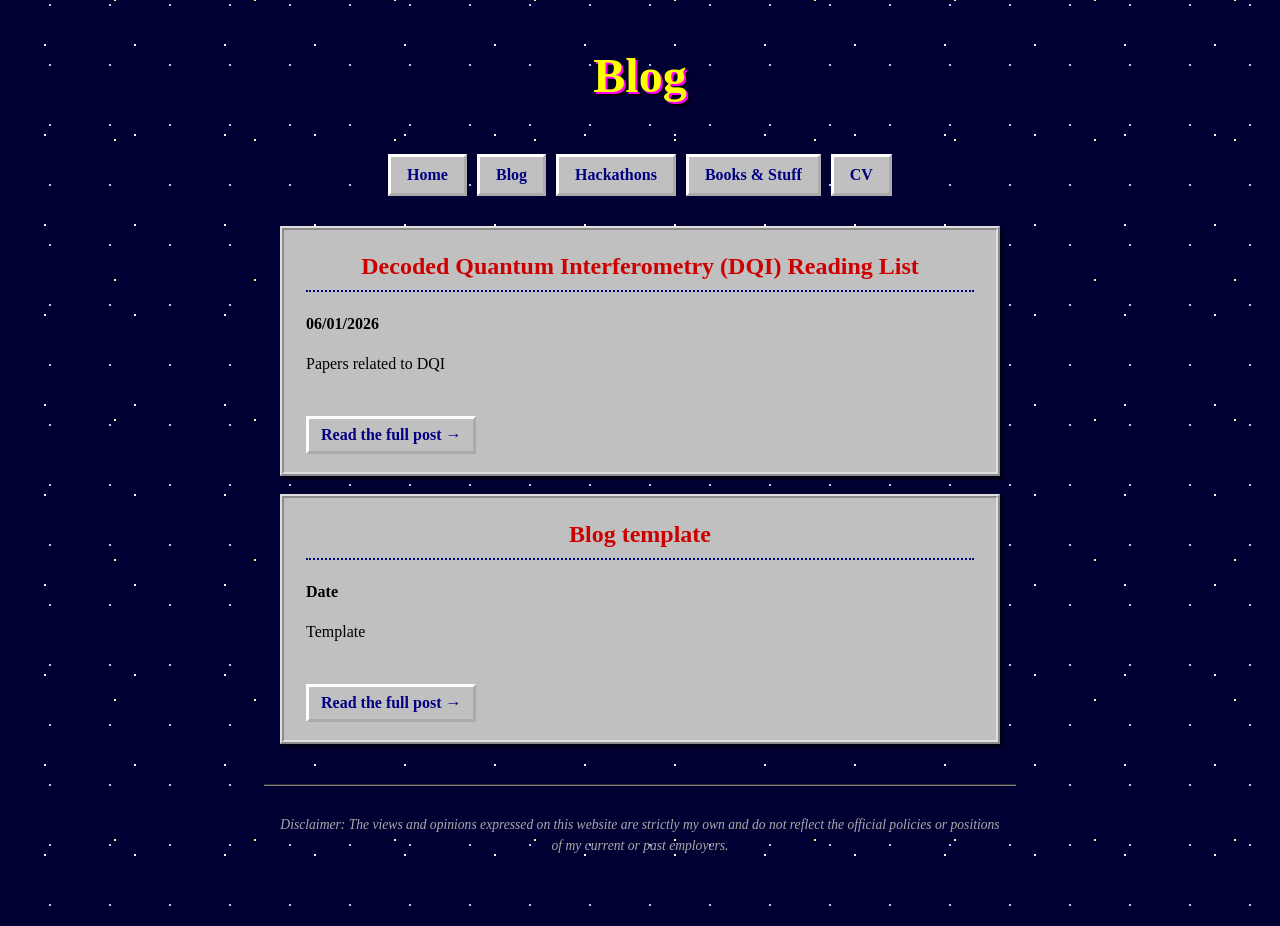
==== commit 546f5cfb: "save blog draft" ====
--- a/blog.html
+++ b/blog.html
@@ -24,13 +24,15 @@
 
 <main>
 
-    <!-- Blog Post Preview 3 -->
+    <!-- Blog Post Preview 3 (unpublished draft — link hidden) -->
+    <!--
     <section>
             <h2>My opinion on the emergent quantum industry</h2>
             <p><strong>06/02/2026</strong></p>
             <br>
             <a href="posts/quantum_industry.html">Read the full post →</a>
     </section>
+    -->
             <!-- Blog Post Preview 2 -->
     <section>
             <h2>Decoded Quantum Interferometry (DQI) Reading List</h2>
--- a/style.css
+++ b/style.css
@@ -276,6 +276,50 @@
 }
 
 /* ---- Book opinion cards ---- */
+.genre-group {
+    margin-top: 32px;
+}
+
+.book-genre {
+    display: flex;
+    align-items: center;
+    margin-bottom: 14px;
+    padding: 12px 18px;
+    background-color: #cc0000;
+    color: #ffffff;
+    font-size: 1.15em;
+    font-weight: bold;
+    text-transform: uppercase;
+    letter-spacing: 2px;
+    border: 3px ridge #dfb0c0;
+    border-left: 6px solid #800000;
+    box-shadow: 4px 4px 0 rgba(0, 0, 0, 0.4);
+    cursor: pointer;
+    list-style: none; /* hide default disclosure marker (Firefox) */
+    user-select: none;
+}
+
+.book-genre::-webkit-details-marker {
+    display: none; /* hide default disclosure marker (Safari/Chrome) */
+}
+
+.book-genre::before {
+    content: "\25B6"; /* ▶ collapsed */
+    display: inline-block;
+    margin-right: 12px;
+    color: #ffffff;
+    font-size: 0.8em;
+    transition: transform 0.15s ease;
+}
+
+.genre-group[open] > .book-genre::before {
+    transform: rotate(90deg); /* ▼ expanded */
+}
+
+.book-genre:hover {
+    background-color: #a30000;
+}
+
 .book-entry {
     background-color: #fff0f5; /* soft "paperback" pink-white */
     color: #000000;
@@ -301,9 +345,27 @@
 }
 
 .book-rating {
-    color: #cc8800;
+    --rating: 0; /* 0 to 5, halves allowed e.g. 3.5 */
+    display: inline-block;
+    position: relative;
     font-style: normal;
-    letter-spacing: 2px;
+    line-height: 1;
+    color: #b0b0b0; /* empty-star grey */
+}
+
+.book-rating::before {
+    content: "★★★★★";
+}
+
+.book-rating::after {
+    content: "★★★★★";
+    color: #cc8800; /* filled-star gold */
+    position: absolute;
+    top: 0;
+    left: 0;
+    overflow: hidden;
+    white-space: nowrap;
+    width: calc(var(--rating) / 5 * 100%);
 }
 
 /* ---- Plain inline link (overrides the button styling) ---- */
